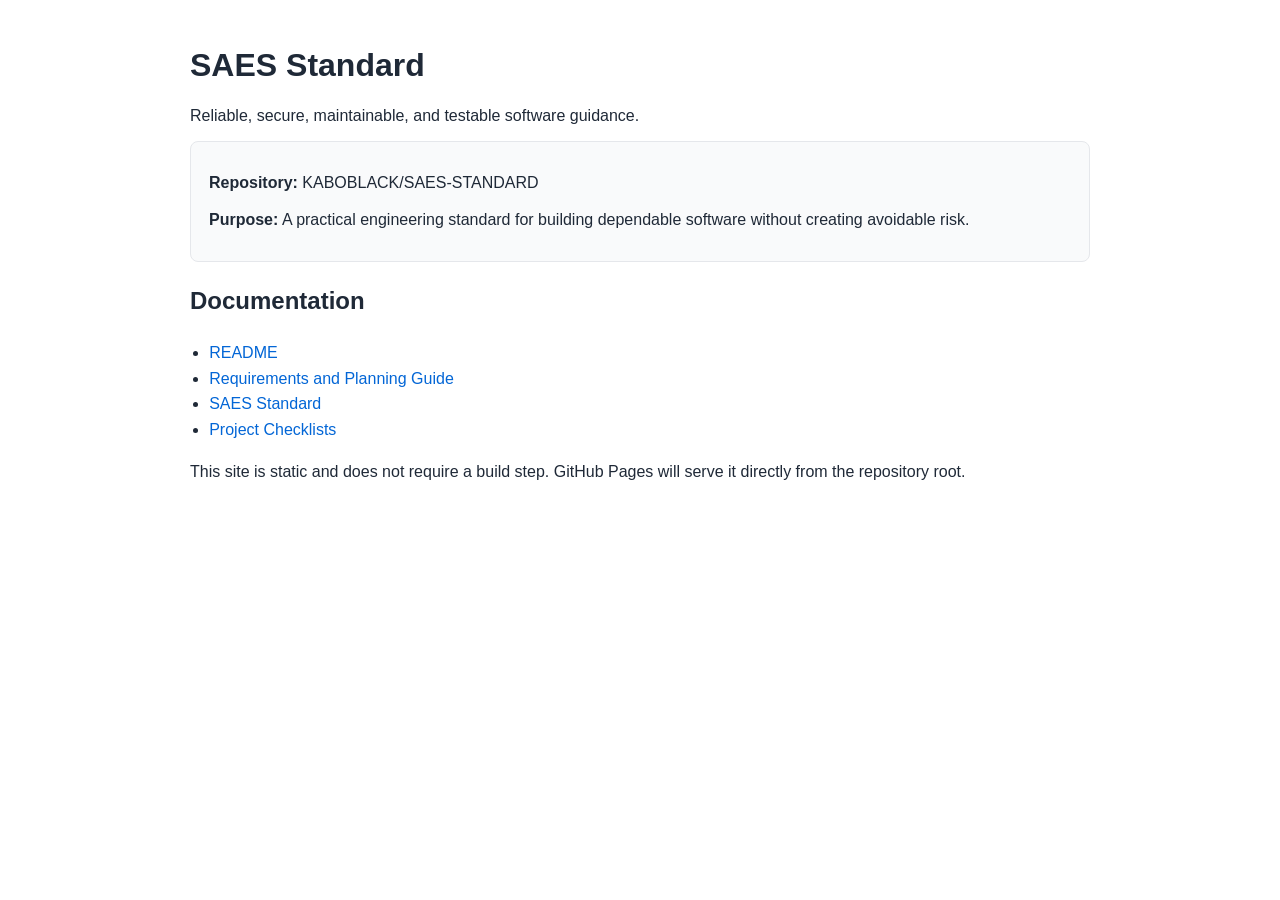
==== index.html @ 92b38ff1 "Add a minimal static homepage for GitHub Pages" ====
<!doctype html>
<html lang="en">
  <head>
    <meta charset="UTF-8" />
    <meta name="viewport" content="width=device-width, initial-scale=1.0" />
    <title>SAES Standard</title>
    <style>
      :root {
        color-scheme: light;
      }
      body {
        font-family: Arial, sans-serif;
        max-width: 900px;
        margin: 40px auto;
        padding: 0 20px;
        line-height: 1.6;
        color: #1f2937;
      }
      h1 {
        margin-bottom: 0.25rem;
      }
      p {
        margin: 0.75rem 0;
      }
      ul {
        padding-left: 1.2rem;
      }
      a {
        color: #0366d6;
        text-decoration: none;
      }
      a:hover {
        text-decoration: underline;
      }
      .card {
        border: 1px solid #e5e7eb;
        border-radius: 8px;
        padding: 16px 18px;
        background: #f9fafb;
      }
    </style>
  </head>
  <body>
    <h1>SAES Standard</h1>
    <p>Reliable, secure, maintainable, and testable software guidance.</p>

    <div class="card">
      <p><strong>Repository:</strong> KABOBLACK/SAES-STANDARD</p>
      <p><strong>Purpose:</strong> A practical engineering standard for building dependable software without creating avoidable risk.</p>
    </div>

    <h2>Documentation</h2>
    <ul>
      <li><a href="README.md">README</a></li>
      <li><a href="REQUIREMENTS.md">Requirements and Planning Guide</a></li>
      <li><a href="SAES.md">SAES Standard</a></li>
      <li><a href="CHECKLISTS.md">Project Checklists</a></li>
    </ul>

    <p>This site is static and does not require a build step. GitHub Pages will serve it directly from the repository root.</p>
  </body>
</html>
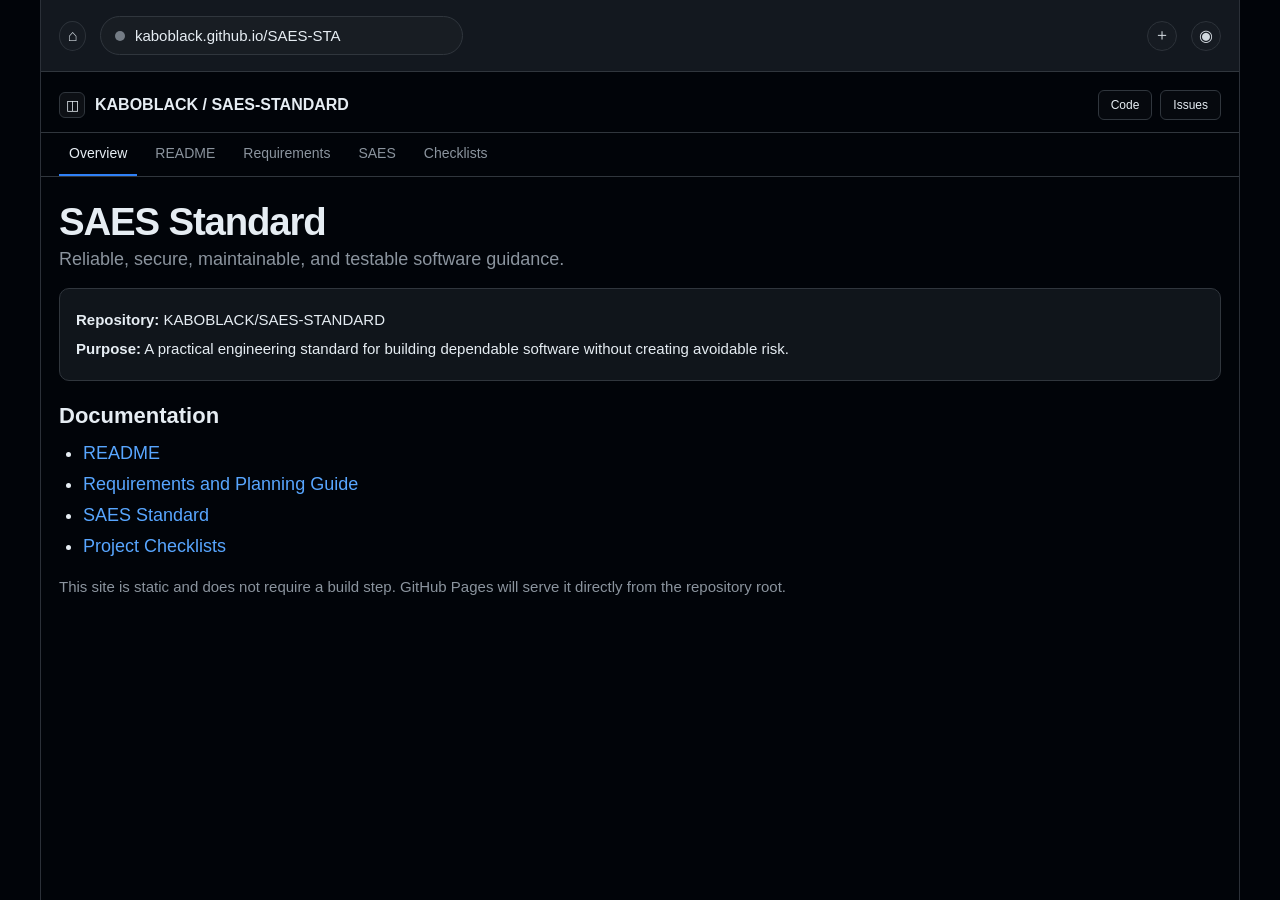
==== commit 08cb4a2f: "Improve the GitHub Pages homepage with a polished dark GitHub-inspired design and better documentati" ====
--- a/index.html
+++ b/index.html
@@ -6,57 +6,348 @@
     <title>SAES Standard</title>
     <style>
       :root {
-        color-scheme: light;
-      }
+        --bg: #010409;
+        --panel: #0d1117;
+        --panel-2: #161b22;
+        --border: #30363d;
+        --muted: #8b949e;
+        --text: #e6edf3;
+        --link: #58a6ff;
+        --link-soft: #79c0ff;
+        --accent: #2f81f7;
+        --success: #3fb950;
+        --shadow: rgba(1, 4, 9, 0.55);
+      }
+
+      * { box-sizing: border-box; }
+
+      html, body {
+        margin: 0;
+        min-height: 100%;
+        background: var(--bg);
+        color: var(--text);
+        font-family: -apple-system, BlinkMacSystemFont, "Segoe UI", Helvetica, Arial, sans-serif;
+      }
+
       body {
-        font-family: Arial, sans-serif;
-        max-width: 900px;
-        margin: 40px auto;
-        padding: 0 20px;
+        display: flex;
+        justify-content: center;
+        padding: 0;
+      }
+
+      .page {
+        width: min(100%, 1200px);
+        min-height: 100vh;
+        background: var(--bg);
+        border-left: 1px solid rgba(48, 54, 61, 0.9);
+        border-right: 1px solid rgba(48, 54, 61, 0.9);
+      }
+
+      .topbar {
+        height: 72px;
+        display: flex;
+        align-items: center;
+        justify-content: space-between;
+        padding: 0 18px;
+        background: rgba(22, 27, 34, 0.9);
+        border-bottom: 1px solid var(--border);
+      }
+
+      .topbar-left,
+      .topbar-right {
+        display: flex;
+        align-items: center;
+        gap: 14px;
+      }
+
+      .icon-button,
+      .circle-button {
+        width: 30px;
+        height: 30px;
+        border-radius: 50%;
+        border: 1px solid var(--border);
+        background: rgba(255,255,255,0.02);
+        display: inline-flex;
+        align-items: center;
+        justify-content: center;
+        color: var(--text);
+        opacity: 0.9;
+      }
+
+      .address-bar {
+        display: flex;
+        align-items: center;
+        gap: 10px;
+        min-width: 360px;
+        max-width: 760px;
+        width: 100%;
+        padding: 10px 14px;
+        border: 1px solid var(--border);
+        border-radius: 999px;
+        background: rgba(255,255,255,0.02);
+        color: var(--text);
+        font-size: 15px;
+        font-weight: 500;
+        white-space: nowrap;
+        overflow: hidden;
+        text-overflow: ellipsis;
+      }
+
+      .address-bar .dot {
+        width: 10px;
+        height: 10px;
+        border-radius: 50%;
+        background: #8b949e;
+        display: inline-block;
+        opacity: 0.8;
+      }
+
+      .repo-header {
+        display: flex;
+        align-items: center;
+        justify-content: space-between;
+        gap: 18px;
+        padding: 18px 18px 12px;
+        border-bottom: 1px solid var(--border);
+      }
+
+      .repo-meta {
+        display: flex;
+        align-items: center;
+        gap: 10px;
+        min-width: 0;
+      }
+
+      .repo-icon {
+        width: 26px;
+        height: 26px;
+        display: inline-flex;
+        align-items: center;
+        justify-content: center;
+        border-radius: 6px;
+        background: rgba(255,255,255,0.05);
+        border: 1px solid var(--border);
+        color: var(--text);
+        font-size: 14px;
+      }
+
+      .repo-name {
+        font-size: 16px;
+        font-weight: 600;
+        color: var(--text);
+        white-space: nowrap;
+        overflow: hidden;
+        text-overflow: ellipsis;
+      }
+
+      .repo-actions {
+        display: flex;
+        align-items: center;
+        gap: 8px;
+        flex-wrap: wrap;
+      }
+
+      .chip {
+        display: inline-flex;
+        align-items: center;
+        justify-content: center;
+        padding: 7px 12px;
+        background: rgba(255,255,255,0.02);
+        border: 1px solid var(--border);
+        border-radius: 6px;
+        color: var(--text);
+        font-size: 12px;
+        font-weight: 500;
+      }
+
+      .tabs {
+        display: flex;
+        align-items: center;
+        gap: 8px;
+        padding: 0 18px;
+        flex-wrap: wrap;
+        border-bottom: 1px solid var(--border);
+      }
+
+      .tab {
+        padding: 12px 10px 13px;
+        color: var(--muted);
+        border-bottom: 2px solid transparent;
+        font-size: 14px;
+        text-decoration: none;
+      }
+
+      .tab.active {
+        color: var(--text);
+        border-bottom-color: var(--accent);
+      }
+
+      .content {
+        padding: 24px 18px 40px;
+      }
+
+      .title {
+        font-size: clamp(2.1rem, 3vw, 3rem);
+        line-height: 1.1;
+        font-weight: 700;
+        letter-spacing: -0.03em;
+        margin: 0 0 6px;
+      }
+
+      .subtitle {
+        color: var(--muted);
+        font-size: 18px;
+        font-weight: 400;
+        margin: 0 0 18px;
+      }
+
+      .info-card {
+        border: 1px solid var(--border);
+        border-radius: 10px;
+        background: rgba(22, 27, 34, 0.75);
+        padding: 14px 16px;
+        margin-bottom: 22px;
+      }
+
+      .info-card p {
+        margin: 6px 0;
+        line-height: 1.5;
+        color: var(--text);
+        font-size: 15px;
+      }
+
+      .info-label {
+        font-weight: 700;
+      }
+
+      h2 {
+        margin: 0 0 14px;
+        font-size: 22px;
+      }
+
+      .doc-list {
+        list-style: disc;
+        margin: 8px 0 16px 24px;
+        padding: 0;
+      }
+
+      .doc-list li {
+        margin: 10px 0;
+        font-size: 18px;
+      }
+
+      .doc-list a {
+        color: var(--link);
+        text-decoration: none;
+      }
+
+      .doc-list a:hover {
+        text-decoration: underline;
+      }
+
+      .note {
+        margin-top: 18px;
+        color: var(--muted);
+        font-size: 15px;
         line-height: 1.6;
-        color: #1f2937;
-      }
-      h1 {
-        margin-bottom: 0.25rem;
-      }
-      p {
-        margin: 0.75rem 0;
-      }
-      ul {
-        padding-left: 1.2rem;
-      }
-      a {
-        color: #0366d6;
-        text-decoration: none;
-      }
-      a:hover {
-        text-decoration: underline;
-      }
-      .card {
-        border: 1px solid #e5e7eb;
-        border-radius: 8px;
-        padding: 16px 18px;
-        background: #f9fafb;
+      }
+
+      .footer-space {
+        height: 120px;
+      }
+
+      @media (max-width: 640px) {
+        .page {
+          border-left: none;
+          border-right: none;
+        }
+
+        .topbar {
+          padding: 0 12px;
+        }
+
+        .address-bar {
+          min-width: 0;
+          padding: 9px 12px;
+          font-size: 13px;
+        }
+
+        .repo-header {
+          padding: 14px 12px 10px;
+          flex-wrap: wrap;
+        }
+
+        .tabs {
+          padding: 0 12px;
+          overflow-x: auto;
+          white-space: nowrap;
+        }
+
+        .content {
+          padding: 18px 12px 24px;
+        }
+
+        .subtitle {
+          font-size: 16px;
+        }
       }
     </style>
   </head>
   <body>
-    <h1>SAES Standard</h1>
-    <p>Reliable, secure, maintainable, and testable software guidance.</p>
-
-    <div class="card">
-      <p><strong>Repository:</strong> KABOBLACK/SAES-STANDARD</p>
-      <p><strong>Purpose:</strong> A practical engineering standard for building dependable software without creating avoidable risk.</p>
+    <div class="page">
+      <header class="topbar" aria-label="Browser top bar">
+        <div class="topbar-left">
+          <span class="icon-button" aria-hidden="true">⌂</span>
+          <div class="address-bar" aria-label="Address bar">
+            <span class="dot" aria-hidden="true"></span>
+            <span>kaboblack.github.io/SAES-STA</span>
+          </div>
+        </div>
+        <div class="topbar-right">
+          <span class="circle-button" aria-hidden="true">＋</span>
+          <span class="circle-button" aria-hidden="true">◉</span>
+        </div>
+      </header>
+
+      <div class="repo-header">
+        <div class="repo-meta">
+          <div class="repo-icon" aria-hidden="true">◫</div>
+          <div class="repo-name">KABOBLACK / SAES-STANDARD</div>
+        </div>
+        <div class="repo-actions">
+          <span class="chip">Code</span>
+          <span class="chip">Issues</span>
+        </div>
+      </div>
+
+      <nav class="tabs" aria-label="Repository tabs">
+        <a class="tab active" href="#">Overview</a>
+        <a class="tab" href="README.md">README</a>
+        <a class="tab" href="REQUIREMENTS.md">Requirements</a>
+        <a class="tab" href="SAES.md">SAES</a>
+        <a class="tab" href="CHECKLISTS.md">Checklists</a>
+      </nav>
+
+      <main class="content">
+        <h1 class="title">SAES Standard</h1>
+        <p class="subtitle">Reliable, secure, maintainable, and testable software guidance.</p>
+
+        <div class="info-card">
+          <p><span class="info-label">Repository:</span> KABOBLACK/SAES-STANDARD</p>
+          <p><span class="info-label">Purpose:</span> A practical engineering standard for building dependable software without creating avoidable risk.</p>
+        </div>
+
+        <h2>Documentation</h2>
+        <ul class="doc-list">
+          <li><a href="README.md">README</a></li>
+          <li><a href="REQUIREMENTS.md">Requirements and Planning Guide</a></li>
+          <li><a href="SAES.md">SAES Standard</a></li>
+          <li><a href="CHECKLISTS.md">Project Checklists</a></li>
+        </ul>
+
+        <p class="note">This site is static and does not require a build step. GitHub Pages will serve it directly from the repository root.</p>
+        <div class="footer-space" aria-hidden="true"></div>
+      </main>
     </div>
-
-    <h2>Documentation</h2>
-    <ul>
-      <li><a href="README.md">README</a></li>
-      <li><a href="REQUIREMENTS.md">Requirements and Planning Guide</a></li>
-      <li><a href="SAES.md">SAES Standard</a></li>
-      <li><a href="CHECKLISTS.md">Project Checklists</a></li>
-    </ul>
-
-    <p>This site is static and does not require a build step. GitHub Pages will serve it directly from the repository root.</p>
   </body>
 </html>
